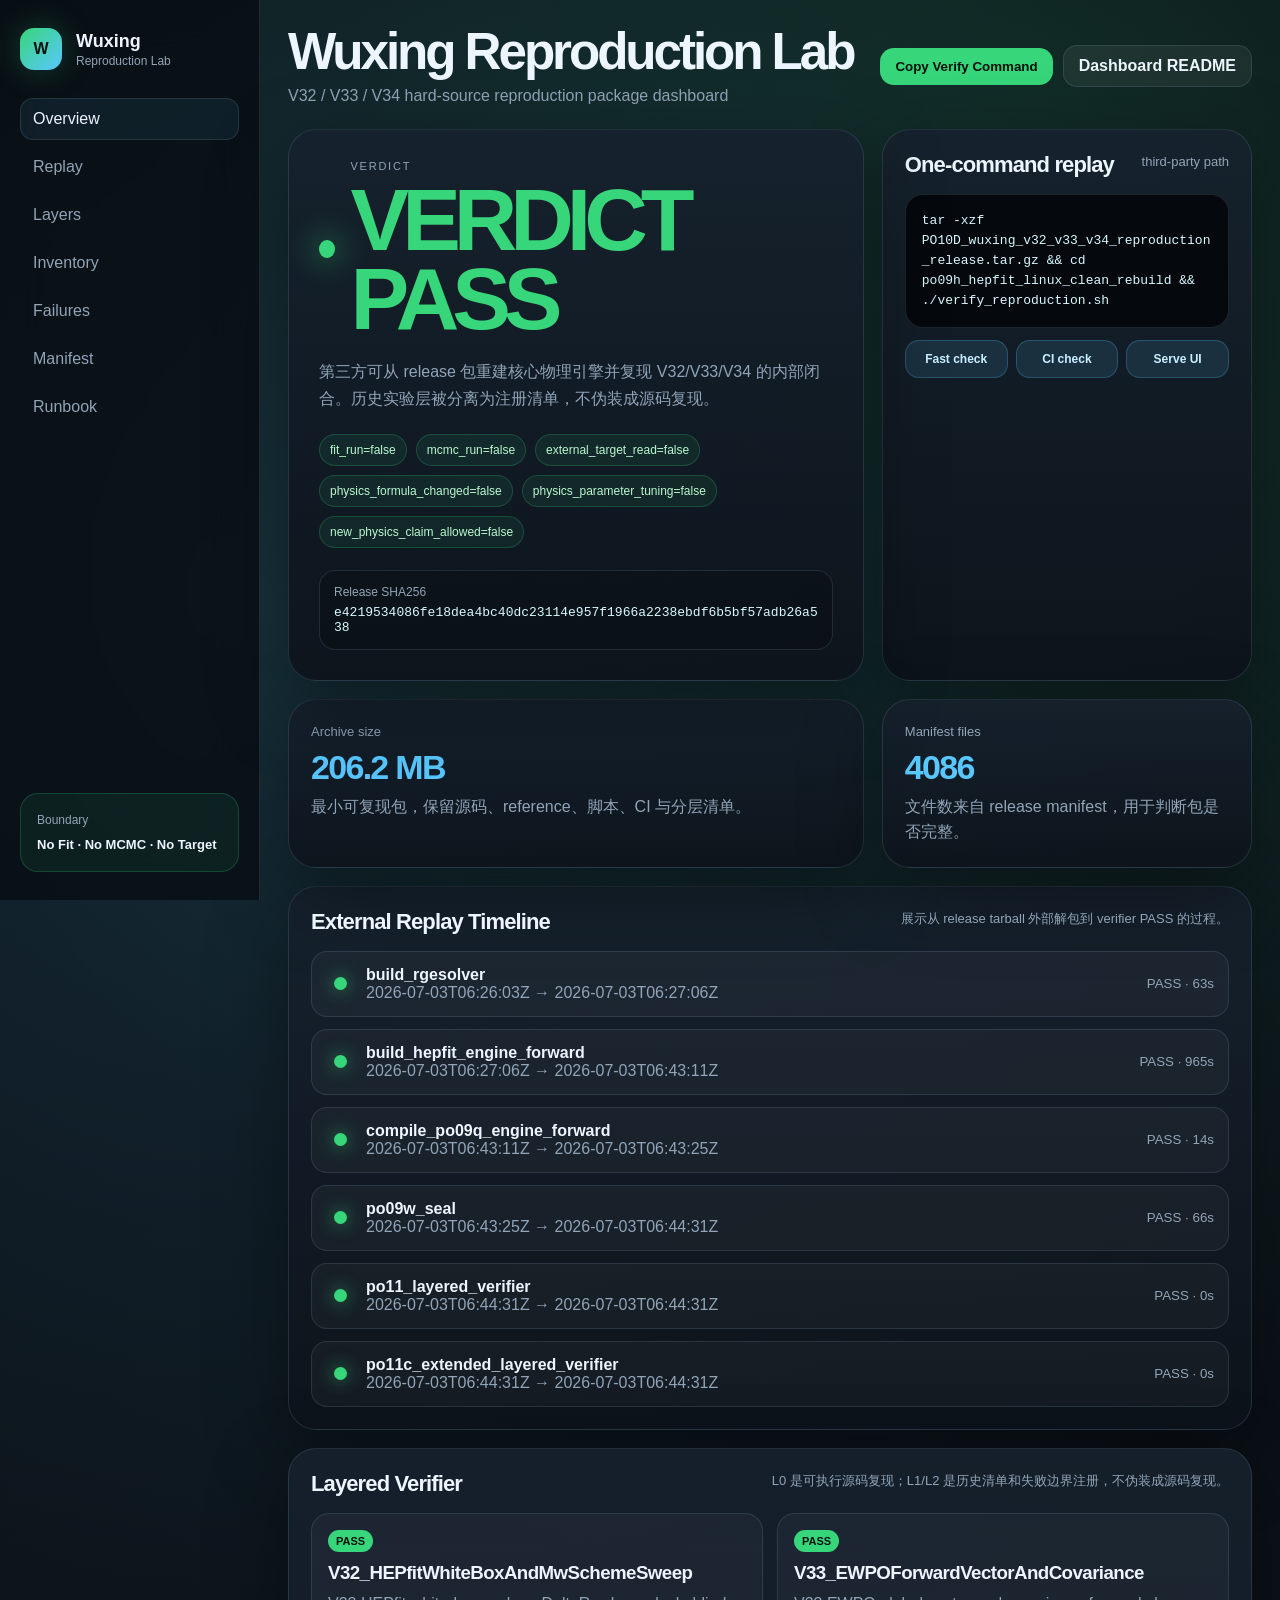
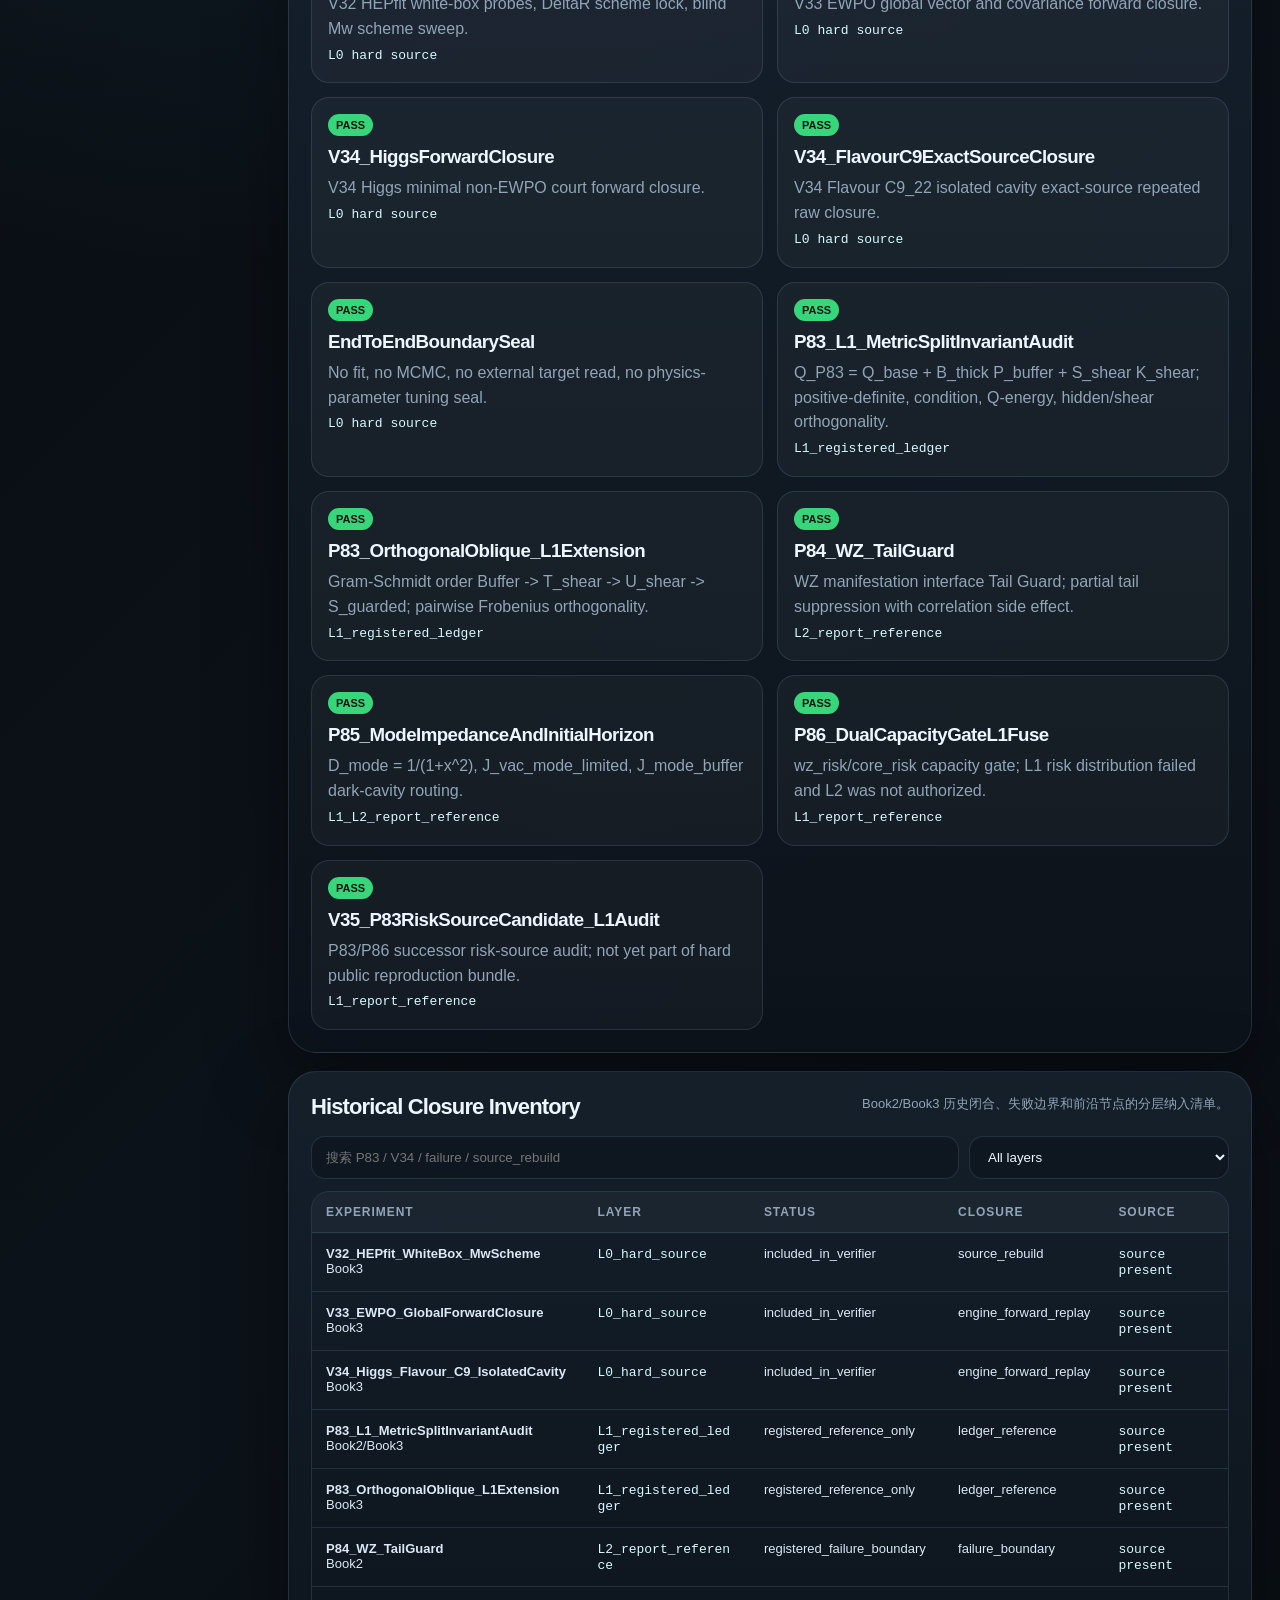
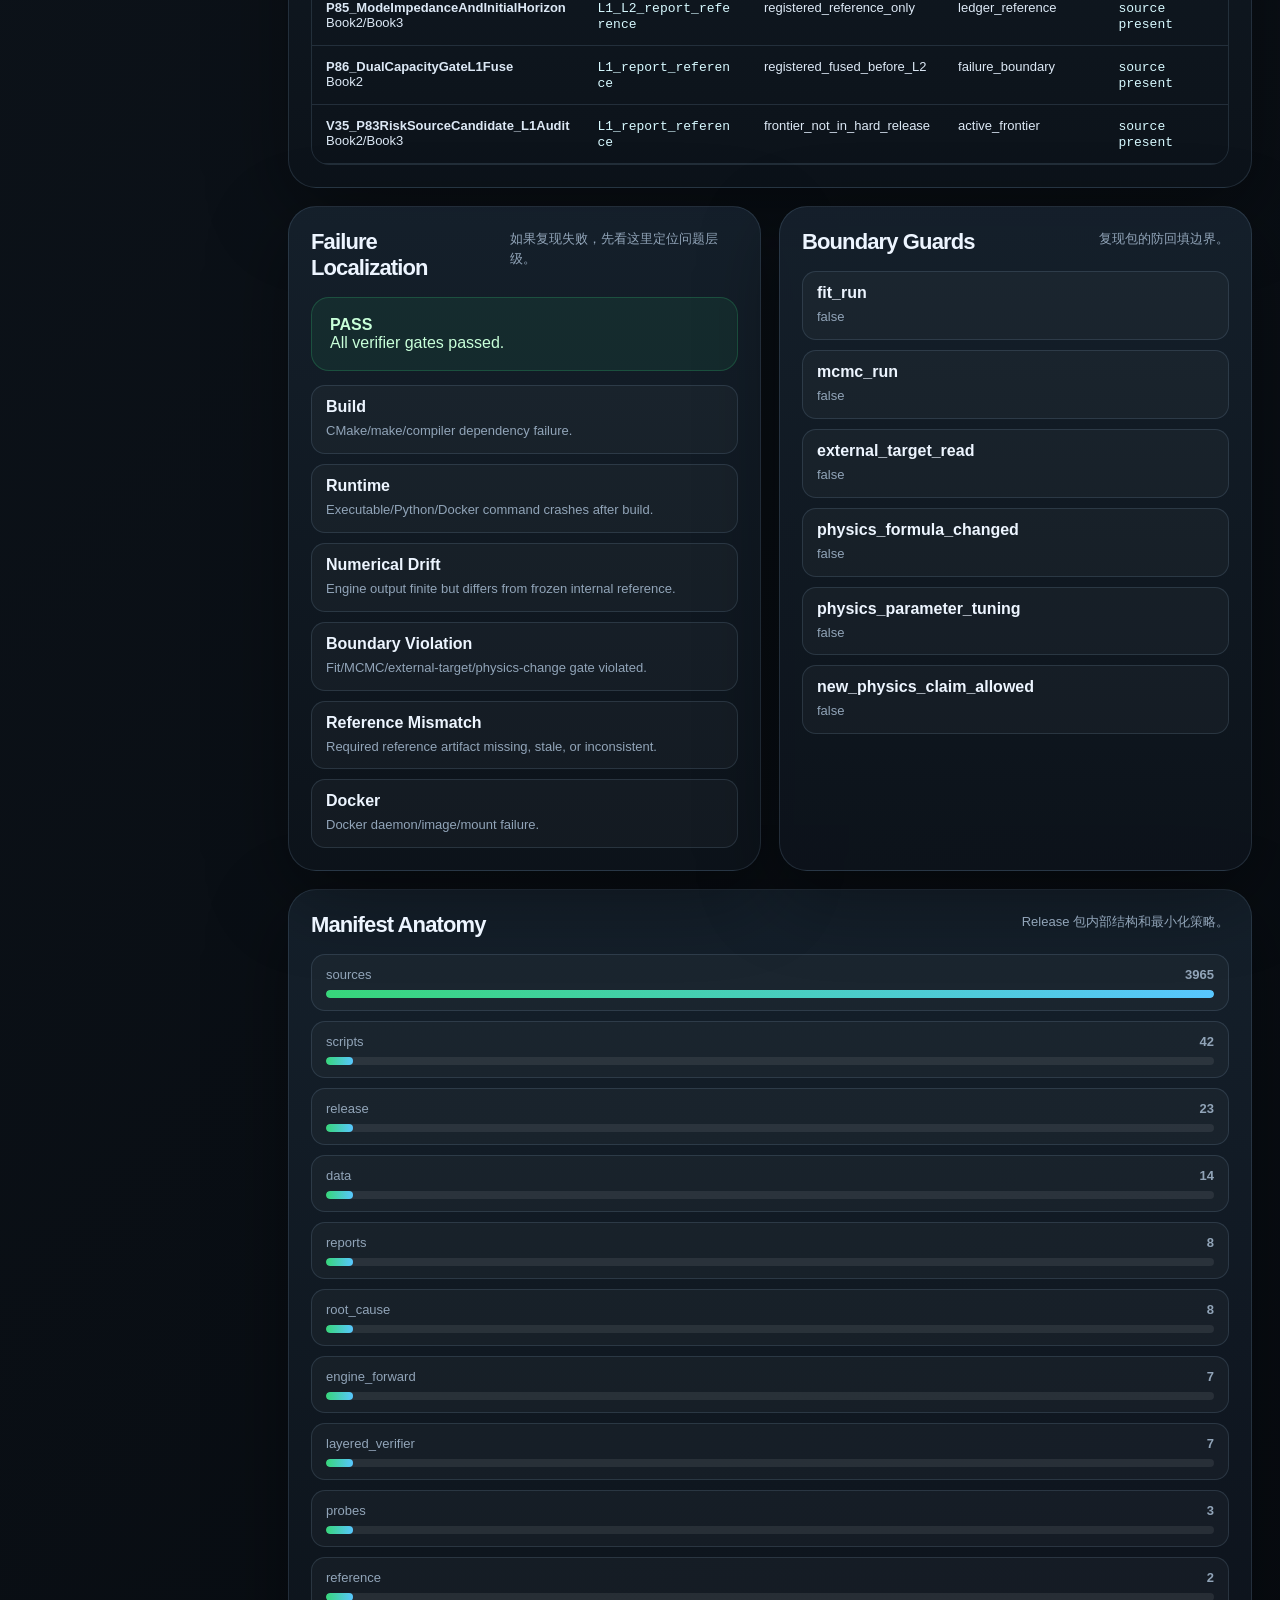
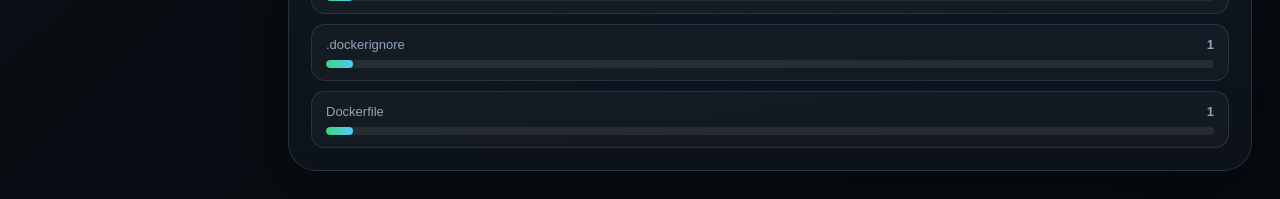
==== dashboard/index.html @ 839b3ad3 "Publish Wuxing V32 V33 V34 reproduction wrapper" ====
<!doctype html>
<html lang="zh-CN">
<head>
  <meta charset="utf-8">
  <meta name="viewport" content="width=device-width, initial-scale=1">
  <title>Wuxing Reproduction Lab</title>
  <link rel="stylesheet" href="./styles.css">
</head>
<body>
  <div class="shell">
    <aside class="sidebar">
      <div class="brand">
        <div class="mark">W</div>
        <div>
          <strong>Wuxing</strong>
          <span>Reproduction Lab</span>
        </div>
      </div>
      <nav>
        <a href="#overview" class="active">Overview</a>
        <a href="#replay">Replay</a>
        <a href="#layers">Layers</a>
        <a href="#inventory">Inventory</a>
        <a href="#failures">Failures</a>
        <a href="#manifest">Manifest</a>
        <a href="#runbook">Runbook</a>
      </nav>
      <div class="side-note">
        <span>Boundary</span>
        <strong>No Fit · No MCMC · No Target</strong>
      </div>
    </aside>

    <main>
      <header class="topbar">
        <div>
          <h1>Wuxing Reproduction Lab</h1>
          <p>V32 / V33 / V34 hard-source reproduction package dashboard</p>
        </div>
        <div class="top-actions">
          <button id="copy-command">Copy Verify Command</button>
          <a class="ghost" href="./README.md">Dashboard README</a>
        </div>
      </header>

      <section id="overview" class="grid overview-grid">
        <article class="hero-card">
          <div class="hero-status">
            <span id="status-dot"></span>
            <div>
              <div class="label">VERDICT</div>
              <strong id="verdict-title">Loading</strong>
            </div>
          </div>
          <p id="verdict-copy"></p>
          <div id="guard-badges" class="badges"></div>
          <div class="sha-box">
            <span>Release SHA256</span>
            <code id="release-sha"></code>
          </div>
        </article>

        <article class="command-card" id="runbook">
          <div class="card-head">
            <h2>One-command replay</h2>
            <span>third-party path</span>
          </div>
          <pre><code id="one-command"></code></pre>
          <div class="mini-grid">
            <button class="copy-mini" data-copy="fast_check">Fast check</button>
            <button class="copy-mini" data-copy="ci_check">CI check</button>
            <button class="copy-mini" data-copy="serve_dashboard">Serve UI</button>
          </div>
        </article>

        <article class="metric-card">
          <span>Archive size</span>
          <strong id="archive-size"></strong>
          <p>最小可复现包，保留源码、reference、脚本、CI 与分层清单。</p>
        </article>

        <article class="metric-card">
          <span>Manifest files</span>
          <strong id="file-count"></strong>
          <p>文件数来自 release manifest，用于判断包是否完整。</p>
        </article>
      </section>

      <section id="replay" class="panel">
        <div class="section-head">
          <h2>External Replay Timeline</h2>
          <p>展示从 release tarball 外部解包到 verifier PASS 的过程。</p>
        </div>
        <div id="phase-timeline" class="timeline"></div>
      </section>

      <section id="layers" class="panel">
        <div class="section-head">
          <h2>Layered Verifier</h2>
          <p>L0 是可执行源码复现；L1/L2 是历史清单和失败边界注册，不伪装成源码复现。</p>
        </div>
        <div id="layer-cards" class="layer-grid"></div>
      </section>

      <section id="inventory" class="panel">
        <div class="section-head">
          <h2>Historical Closure Inventory</h2>
          <p>Book2/Book3 历史闭合、失败边界和前沿节点的分层纳入清单。</p>
        </div>
        <div class="filters">
          <input id="inventory-search" placeholder="搜索 P83 / V34 / failure / source_rebuild">
          <select id="inventory-layer">
            <option value="all">All layers</option>
          </select>
        </div>
        <div class="table-wrap">
          <table>
            <thead>
              <tr><th>Experiment</th><th>Layer</th><th>Status</th><th>Closure</th><th>Source</th></tr>
            </thead>
            <tbody id="inventory-body"></tbody>
          </table>
        </div>
      </section>

      <section id="failures" class="grid two-col">
        <article class="panel">
          <div class="section-head">
            <h2>Failure Localization</h2>
            <p>如果复现失败，先看这里定位问题层级。</p>
          </div>
          <div id="failure-class" class="failure-pass"></div>
          <div id="failure-categories" class="category-list"></div>
        </article>
        <article class="panel">
          <div class="section-head">
            <h2>Boundary Guards</h2>
            <p>复现包的防回填边界。</p>
          </div>
          <div id="boundary-list" class="guard-list"></div>
        </article>
      </section>

      <section id="manifest" class="panel">
        <div class="section-head">
          <h2>Manifest Anatomy</h2>
          <p>Release 包内部结构和最小化策略。</p>
        </div>
        <div id="manifest-groups" class="bars"></div>
      </section>
    </main>
  </div>
  <div id="toast" class="toast">Copied</div>
  <script src="./reproduction_data.js"></script>
  <script src="./app.js"></script>
</body>
</html>
---- dashboard/styles.css ----
:root {
  --bg: #090d12;
  --panel: #111923;
  --panel-2: #151f2b;
  --text: #edf5ff;
  --muted: #91a4b8;
  --faint: #587087;
  --line: rgba(135, 166, 194, 0.18);
  --green: #37d67a;
  --cyan: #58c7ff;
  --amber: #ffc857;
  --red: #ff5d6c;
  --shadow: 0 24px 80px rgba(0, 0, 0, 0.38);
  font-family: "IBM Plex Sans", "Aptos", "Segoe UI", sans-serif;
}

* { box-sizing: border-box; }
html { scroll-behavior: smooth; }
body {
  margin: 0;
  min-height: 100vh;
  color: var(--text);
  background:
    radial-gradient(circle at 18% 12%, rgba(88, 199, 255, 0.16), transparent 28%),
    radial-gradient(circle at 80% 4%, rgba(55, 214, 122, 0.13), transparent 25%),
    linear-gradient(135deg, #070a0e 0%, #0c1219 48%, #070b10 100%);
}

.shell { display: grid; grid-template-columns: 260px minmax(0, 1fr); min-height: 100vh; }
.sidebar {
  position: sticky; top: 0; height: 100vh; padding: 28px 20px;
  background: rgba(7, 11, 16, 0.72); border-right: 1px solid var(--line);
  backdrop-filter: blur(22px); display: flex; flex-direction: column; gap: 28px;
}
.brand { display: flex; align-items: center; gap: 14px; }
.mark {
  width: 42px; height: 42px; display: grid; place-items: center; border-radius: 14px;
  background: linear-gradient(135deg, var(--green), var(--cyan)); color: #06100c;
  font-weight: 900; box-shadow: 0 0 32px rgba(55, 214, 122, 0.25);
}
.brand strong { display: block; font-size: 18px; }
.brand span { display: block; color: var(--muted); font-size: 12px; margin-top: 2px; }
nav { display: grid; gap: 6px; }
nav a {
  color: var(--muted); text-decoration: none; padding: 11px 12px; border-radius: 13px;
  border: 1px solid transparent; transition: 160ms ease;
}
nav a:hover, nav a.active { color: var(--text); background: rgba(88, 199, 255, 0.08); border-color: var(--line); }
.side-note {
  margin-top: auto; padding: 16px; border-radius: 18px; background: rgba(55, 214, 122, 0.08);
  border: 1px solid rgba(55, 214, 122, 0.22);
}
.side-note span { color: var(--muted); font-size: 12px; }
.side-note strong { display: block; margin-top: 8px; font-size: 13px; line-height: 1.45; }

main { padding: 28px; max-width: 1480px; width: 100%; }
.topbar { display: flex; justify-content: space-between; gap: 20px; align-items: center; margin-bottom: 24px; }
h1, h2, p { margin: 0; }
h1 { font-size: clamp(28px, 4vw, 52px); letter-spacing: -0.06em; line-height: 0.95; }
.topbar p { color: var(--muted); margin-top: 10px; }
.top-actions { display: flex; gap: 10px; align-items: center; }
button, .ghost {
  border: 0; border-radius: 14px; padding: 11px 15px; color: #03100a; background: var(--green);
  font-weight: 800; cursor: pointer; text-decoration: none; white-space: nowrap;
}
.ghost { color: var(--text); background: rgba(255,255,255,0.06); border: 1px solid var(--line); }

.grid { display: grid; gap: 18px; }
.overview-grid { grid-template-columns: minmax(0, 1.4fr) minmax(320px, 0.9fr); }
.hero-card, .command-card, .metric-card, .panel {
  background: linear-gradient(180deg, rgba(22, 33, 45, 0.92), rgba(13, 19, 27, 0.92));
  border: 1px solid var(--line); border-radius: 28px; box-shadow: var(--shadow);
}
.hero-card { padding: 30px; min-height: 310px; position: relative; overflow: hidden; }
.hero-card::after {
  content: ""; position: absolute; inset: auto -20% -45% 18%; height: 220px;
  background: radial-gradient(circle, rgba(55,214,122,.22), transparent 62%); pointer-events: none;
}
.hero-status { display: flex; gap: 16px; align-items: center; }
#status-dot { width: 18px; height: 18px; border-radius: 50%; background: var(--green); box-shadow: 0 0 32px var(--green); }
.label { color: var(--muted); text-transform: uppercase; letter-spacing: .16em; font-size: 11px; }
#verdict-title { display: block; font-size: clamp(42px, 8vw, 88px); letter-spacing: -0.08em; line-height: .9; color: var(--green); margin-top: 8px; }
#verdict-copy { color: var(--muted); max-width: 720px; line-height: 1.7; margin-top: 20px; }
.badges { display: flex; flex-wrap: wrap; gap: 9px; margin-top: 22px; }
.badge { border: 1px solid rgba(55,214,122,.22); background: rgba(55,214,122,.08); color: #baf8d0; padding: 8px 10px; border-radius: 999px; font-size: 12px; }
.sha-box { margin-top: 22px; padding: 14px; border-radius: 16px; background: rgba(0,0,0,.2); border: 1px solid var(--line); display: grid; gap: 6px; }
.sha-box span { color: var(--muted); font-size: 12px; }
code { color: #d7f9ff; overflow-wrap: anywhere; }

.command-card, .metric-card, .panel { padding: 22px; }
.card-head, .section-head { display: flex; justify-content: space-between; align-items: start; gap: 16px; margin-bottom: 16px; }
.card-head h2, .section-head h2 { font-size: 22px; letter-spacing: -0.04em; }
.card-head span, .section-head p { color: var(--muted); font-size: 13px; line-height: 1.55; }
pre { margin: 0; padding: 16px; border-radius: 18px; background: #05080c; border: 1px solid var(--line); white-space: pre-wrap; line-height: 1.55; }
.mini-grid { display: grid; grid-template-columns: repeat(3, 1fr); gap: 8px; margin-top: 12px; }
.copy-mini { background: rgba(88,199,255,.12); border: 1px solid rgba(88,199,255,.24); color: #c8efff; font-size: 12px; }
.metric-card strong { display: block; font-size: 34px; margin: 8px 0; color: var(--cyan); letter-spacing: -0.05em; }
.metric-card span { color: var(--muted); font-size: 13px; }
.metric-card p { color: var(--muted); line-height: 1.55; }

section { margin-bottom: 18px; }
.timeline { display: grid; gap: 12px; }
.phase { display: grid; grid-template-columns: 28px 1fr auto; align-items: center; gap: 12px; padding: 14px; border-radius: 16px; background: rgba(255,255,255,.035); border: 1px solid var(--line); }
.phase .node { width: 13px; height: 13px; border-radius: 50%; background: var(--green); box-shadow: 0 0 18px rgba(55,214,122,.7); justify-self: center; }
.phase strong { display: block; }
.phase span, .phase small { color: var(--muted); }
.layer-grid { display: grid; grid-template-columns: repeat(2, minmax(0, 1fr)); gap: 14px; }
.layer-card { padding: 16px; border: 1px solid var(--line); border-radius: 18px; background: rgba(255,255,255,.035); }
.layer-card h3 { margin: 0 0 8px; letter-spacing: -0.03em; }
.layer-card p { color: var(--muted); line-height: 1.55; }
.pass-pill { display: inline-flex; color: #07120b; background: var(--green); border-radius: 999px; padding: 5px 8px; font-size: 11px; font-weight: 900; margin-bottom: 10px; }

.filters { display: flex; gap: 10px; margin-bottom: 12px; }
input, select {
  width: 100%; border: 1px solid var(--line); background: rgba(0,0,0,.22); color: var(--text);
  padding: 12px 14px; border-radius: 14px; outline: none;
}
select { max-width: 260px; }
.table-wrap { overflow: auto; border-radius: 18px; border: 1px solid var(--line); }
table { width: 100%; border-collapse: collapse; min-width: 900px; }
th, td { padding: 13px 14px; text-align: left; border-bottom: 1px solid var(--line); font-size: 13px; vertical-align: top; }
th { color: var(--muted); background: rgba(255,255,255,.035); font-size: 12px; text-transform: uppercase; letter-spacing: .08em; }
td { color: #dce8f5; }
tr:hover td { background: rgba(88,199,255,.04); }

.two-col { grid-template-columns: repeat(2, minmax(0, 1fr)); }
.failure-pass { padding: 18px; border-radius: 18px; border: 1px solid rgba(55,214,122,.22); background: rgba(55,214,122,.08); color: #c8ffd9; margin-bottom: 14px; }
.category-list, .guard-list, .bars { display: grid; gap: 10px; }
.category, .guard, .bar-row { padding: 12px 14px; border-radius: 14px; border: 1px solid var(--line); background: rgba(255,255,255,.032); }
.category strong, .guard strong { display: block; margin-bottom: 5px; }
.category span, .guard span { color: var(--muted); font-size: 13px; line-height: 1.45; }
.bar-row { display: grid; gap: 8px; }
.bar-meta { display: flex; justify-content: space-between; color: var(--muted); font-size: 13px; }
.bar-track { height: 8px; border-radius: 999px; background: rgba(255,255,255,.08); overflow: hidden; }
.bar-fill { height: 100%; background: linear-gradient(90deg, var(--green), var(--cyan)); border-radius: inherit; }
.toast { position: fixed; right: 24px; bottom: 24px; padding: 12px 14px; border-radius: 14px; background: var(--green); color: #04110a; font-weight: 900; transform: translateY(90px); opacity: 0; pointer-events: none; transition: 180ms ease; }
.toast.show { transform: translateY(0); opacity: 1; }

@media (max-width: 980px) {
  .shell { grid-template-columns: 1fr; }
  .sidebar { position: relative; height: auto; }
  nav { grid-template-columns: repeat(3, 1fr); }
  .overview-grid, .two-col, .layer-grid { grid-template-columns: 1fr; }
  .topbar { flex-direction: column; align-items: stretch; }
  .mini-grid { grid-template-columns: 1fr; }
}
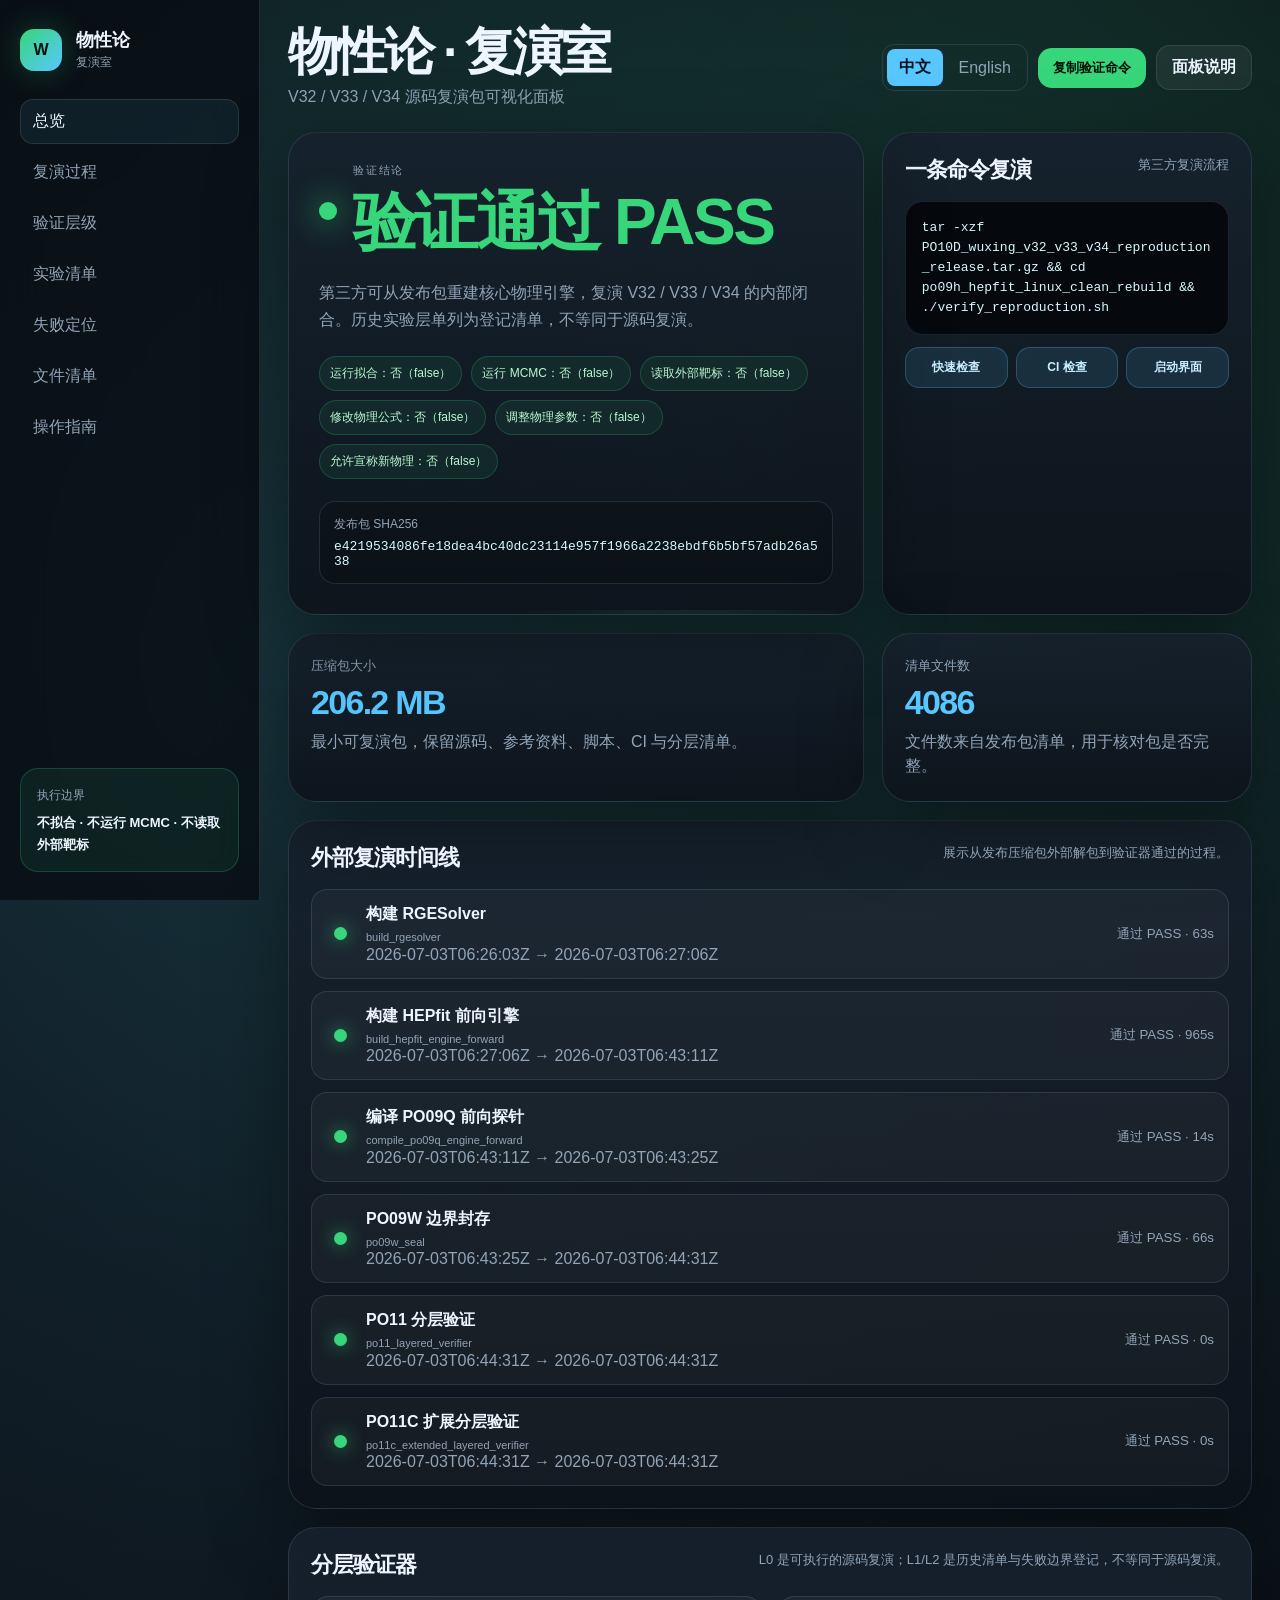
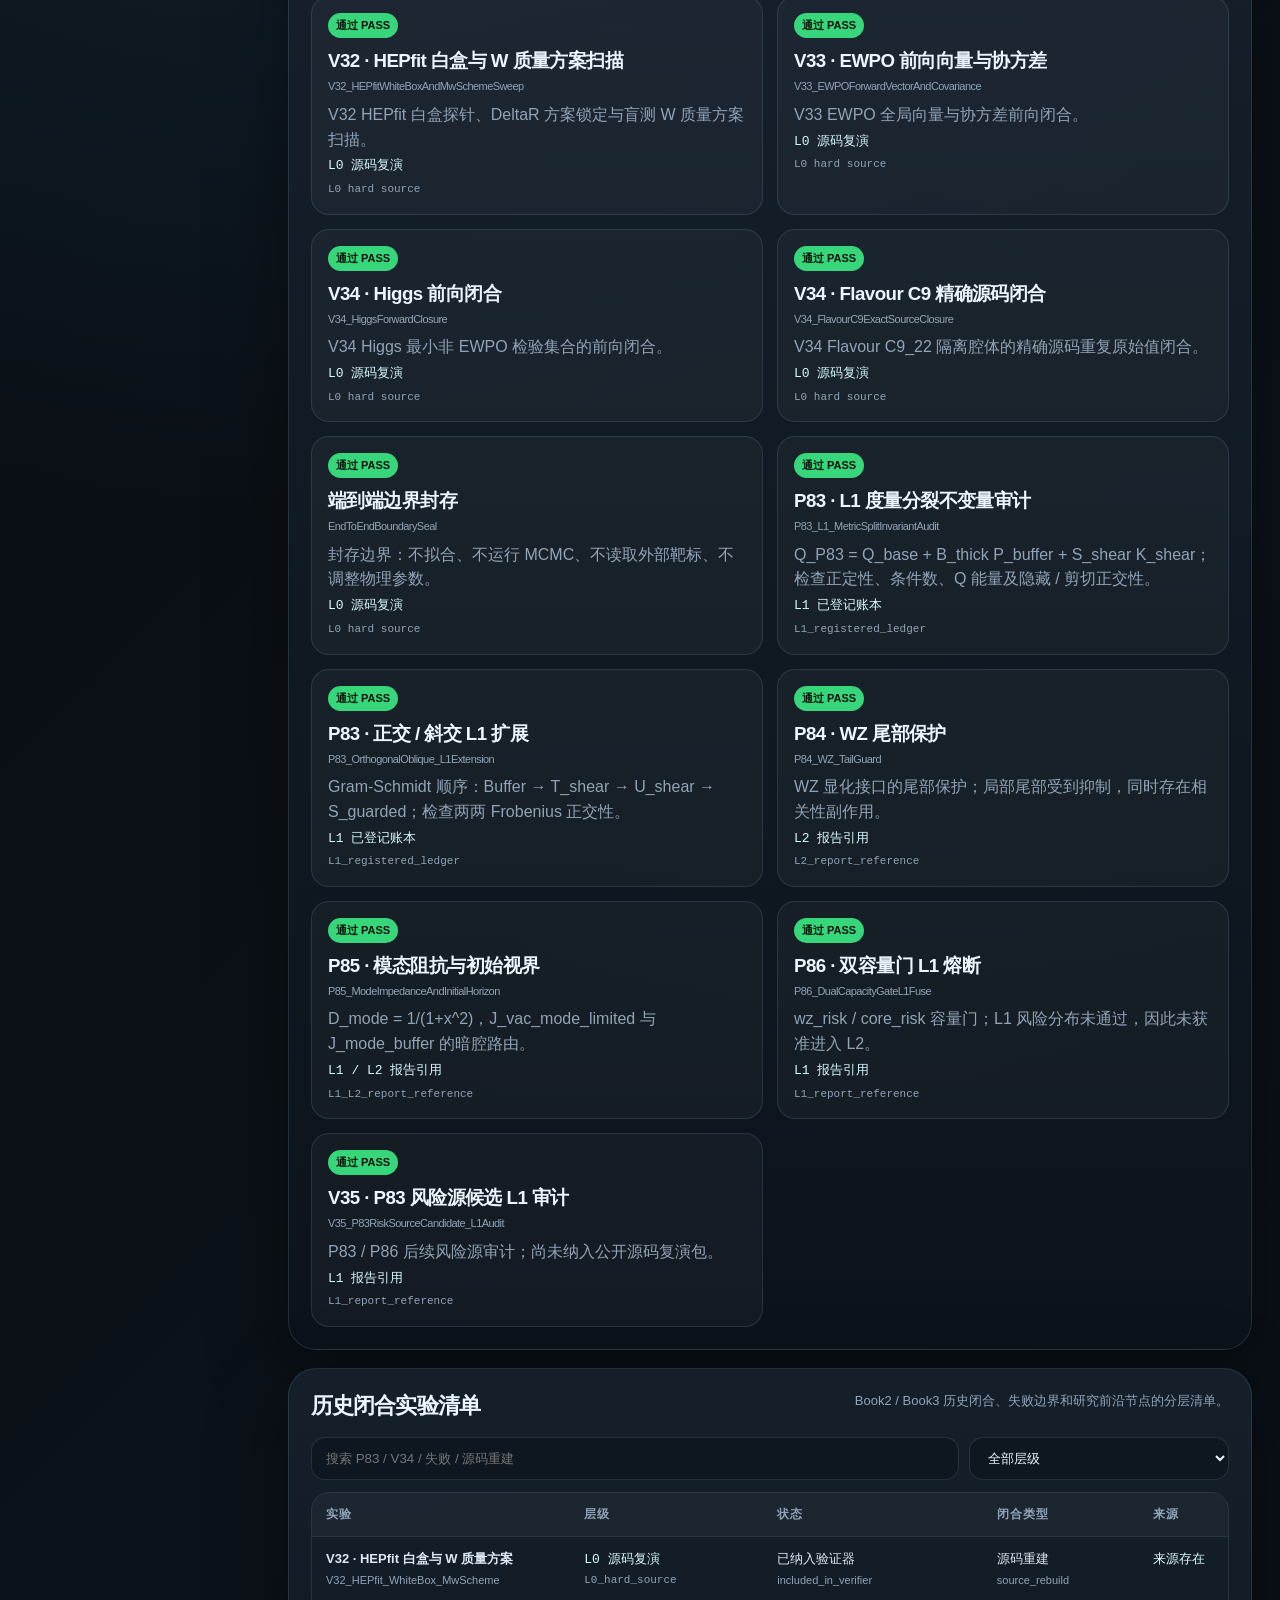
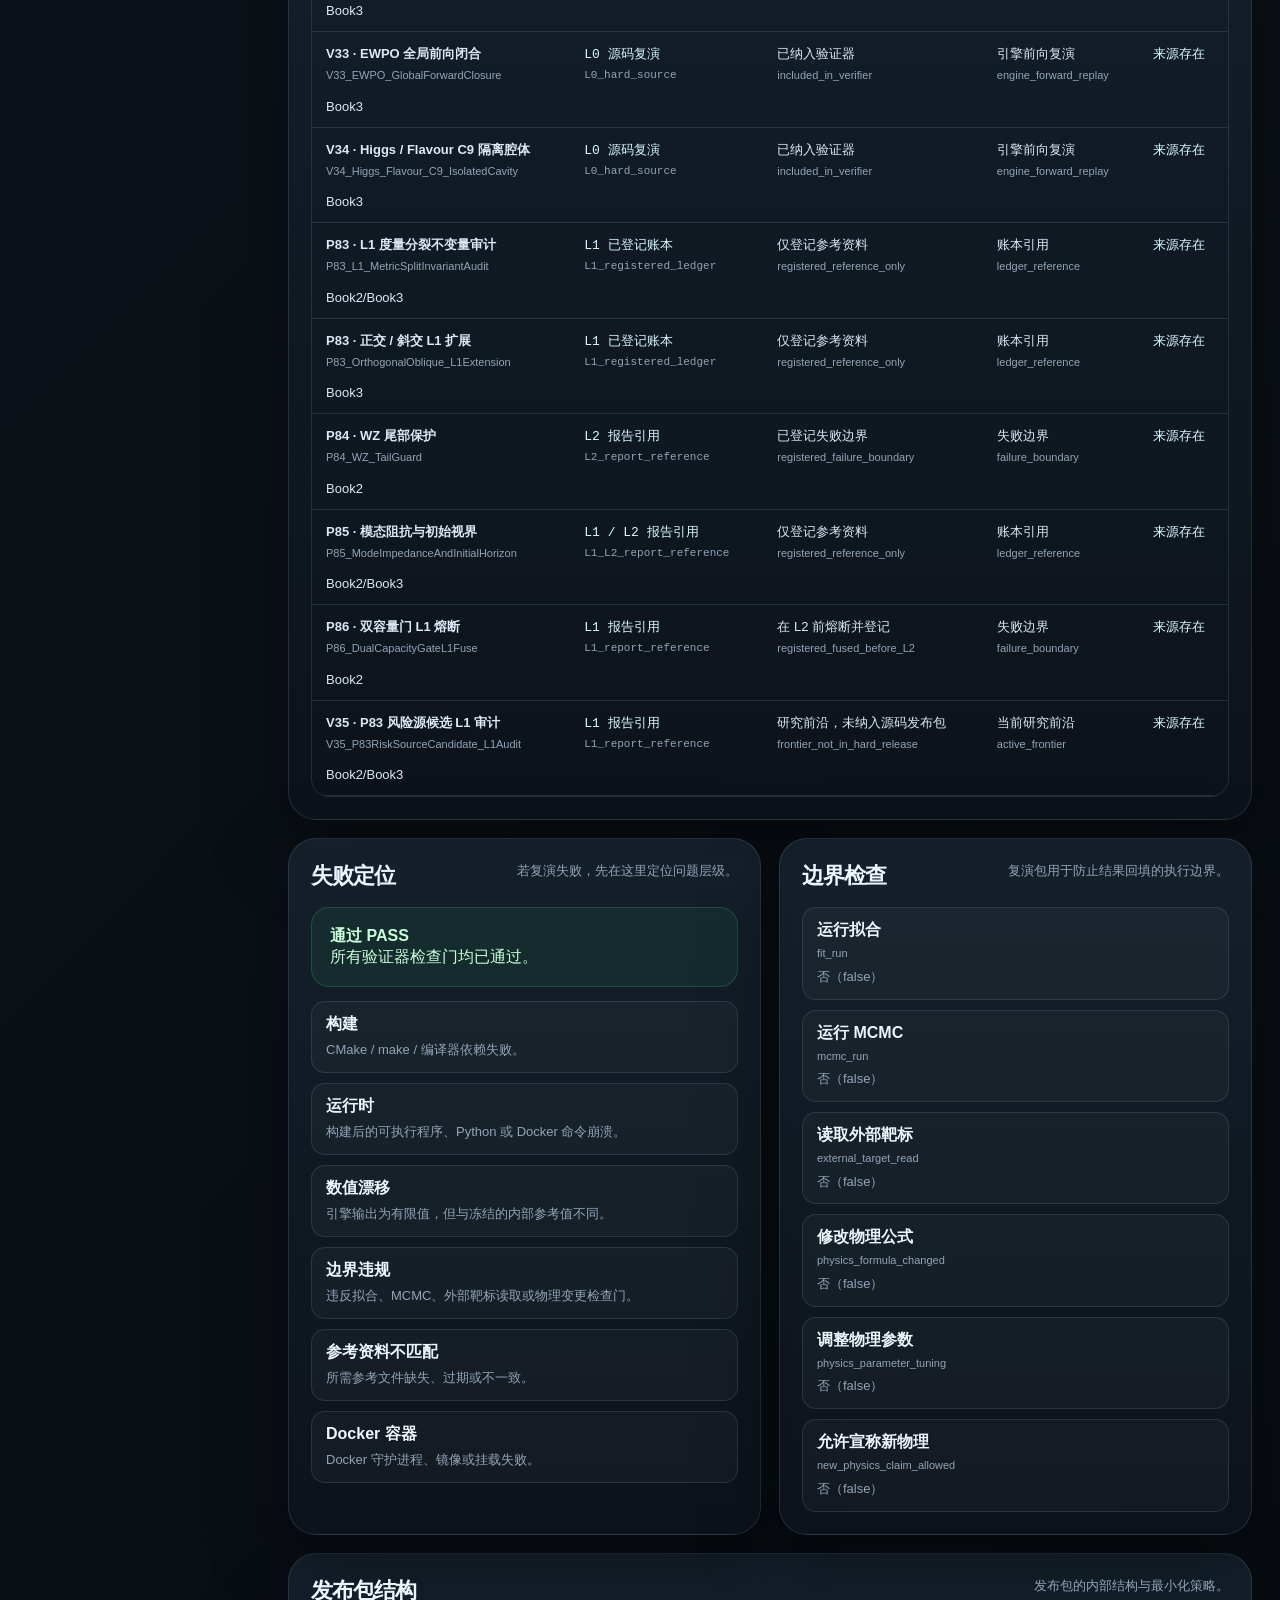
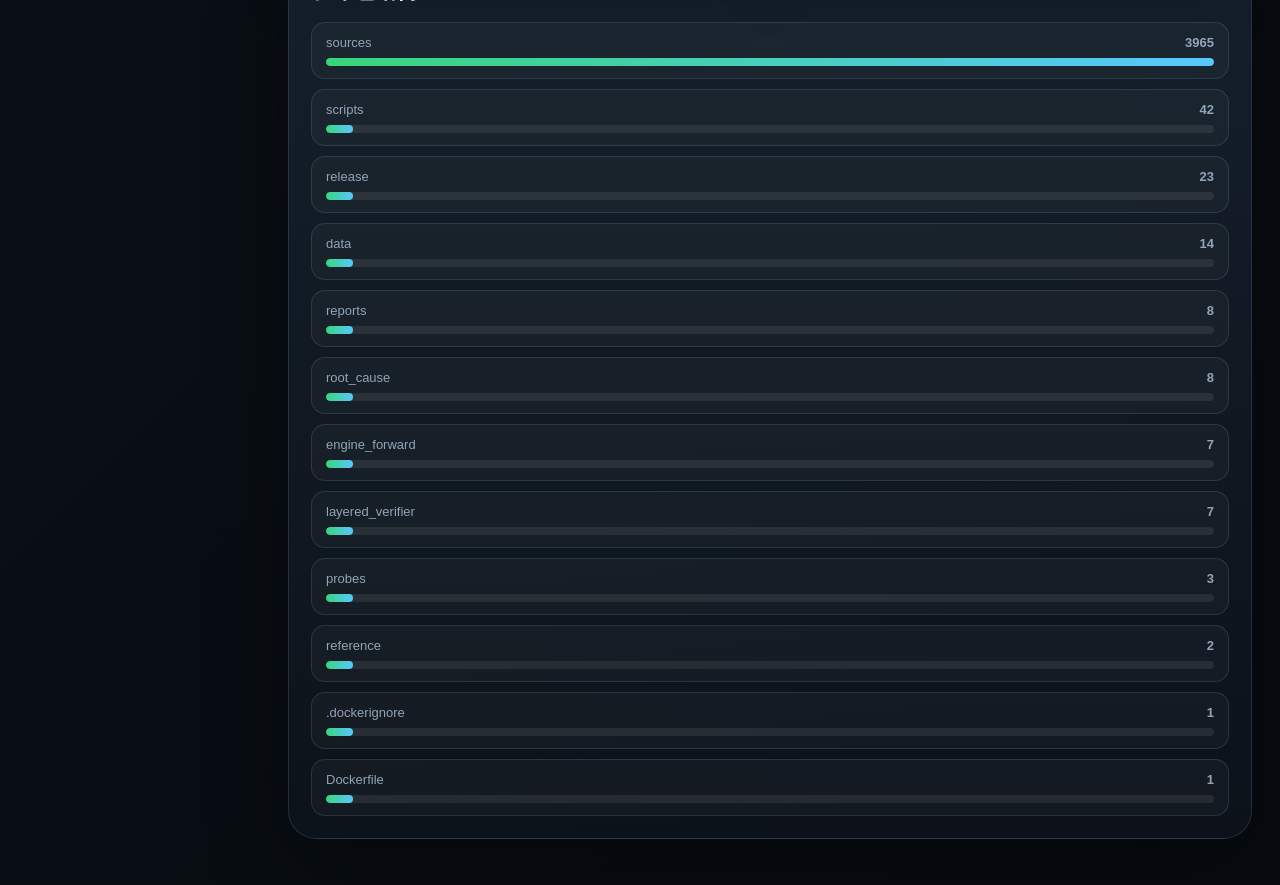
==== commit 654eb352: "Add Chinese and English reproduction dashboard with language switch" ====
--- a/dashboard/index.html
+++ b/dashboard/index.html
@@ -3,7 +3,7 @@
 <head>
   <meta charset="utf-8">
   <meta name="viewport" content="width=device-width, initial-scale=1">
-  <title>Wuxing Reproduction Lab</title>
+  <title data-i18n="Wuxing Reproduction Lab">物性论 · 复演室</title>
   <link rel="stylesheet" href="./styles.css">
 </head>
 <body>
@@ -12,34 +12,35 @@
       <div class="brand">
         <div class="mark">W</div>
         <div>
-          <strong>Wuxing</strong>
-          <span>Reproduction Lab</span>
+          <strong data-i18n="Wuxing">物性论</strong>
+          <span data-i18n="Reproduction Lab">复演室</span>
         </div>
       </div>
       <nav>
-        <a href="#overview" class="active">Overview</a>
-        <a href="#replay">Replay</a>
-        <a href="#layers">Layers</a>
-        <a href="#inventory">Inventory</a>
-        <a href="#failures">Failures</a>
-        <a href="#manifest">Manifest</a>
-        <a href="#runbook">Runbook</a>
+        <a href="#overview" class="active" data-i18n="Overview">总览</a>
+        <a href="#replay" data-i18n="Replay">复演过程</a>
+        <a href="#layers" data-i18n="Layers">验证层级</a>
+        <a href="#inventory" data-i18n="Inventory">实验清单</a>
+        <a href="#failures" data-i18n="Failures">失败定位</a>
+        <a href="#manifest" data-i18n="Manifest">文件清单</a>
+        <a href="#runbook" data-i18n="Runbook">操作指南</a>
       </nav>
       <div class="side-note">
-        <span>Boundary</span>
-        <strong>No Fit · No MCMC · No Target</strong>
+        <span data-i18n="Boundary">执行边界</span>
+        <strong data-i18n="No Fit · No MCMC · No Target">不拟合 · 不运行 MCMC · 不读取外部靶标</strong>
       </div>
     </aside>
 
     <main>
       <header class="topbar">
         <div>
-          <h1>Wuxing Reproduction Lab</h1>
-          <p>V32 / V33 / V34 hard-source reproduction package dashboard</p>
+          <h1 data-i18n="Wuxing Reproduction Lab">物性论 · 复演室</h1>
+          <p data-i18n="V32 / V33 / V34 hard-source reproduction package dashboard">V32 / V33 / V34 源码复演包可视化面板</p>
         </div>
         <div class="top-actions">
-          <button id="copy-command">Copy Verify Command</button>
-          <a class="ghost" href="./README.md">Dashboard README</a>
+          <div class="language-switch" role="group" aria-label="Language / 语言"><a data-language="zh" href="?lang=zh" lang="zh-CN">中文</a><a data-language="en" href="?lang=en" lang="en">English</a></div>
+          <button id="copy-command" data-i18n="Copy Verify Command">复制验证命令</button>
+          <a class="ghost" href="https://github.com/jorsonbei/wuxing-v32-v33-v34-reproduction/blob/main/dashboard/README.md" data-i18n="Dashboard README">面板说明</a>
         </div>
       </header>
 
@@ -48,75 +49,75 @@
           <div class="hero-status">
             <span id="status-dot"></span>
             <div>
-              <div class="label">VERDICT</div>
-              <strong id="verdict-title">Loading</strong>
+              <div class="label" data-i18n="VERDICT">验证结论</div>
+              <strong id="verdict-title" data-i18n="Loading">加载中</strong>
             </div>
           </div>
           <p id="verdict-copy"></p>
           <div id="guard-badges" class="badges"></div>
           <div class="sha-box">
-            <span>Release SHA256</span>
+            <span data-i18n="Release SHA256">发布包 SHA256</span>
             <code id="release-sha"></code>
           </div>
         </article>
 
         <article class="command-card" id="runbook">
           <div class="card-head">
-            <h2>One-command replay</h2>
-            <span>third-party path</span>
+            <h2 data-i18n="One-command replay">一条命令复演</h2>
+            <span data-i18n="third-party path">第三方复演流程</span>
           </div>
           <pre><code id="one-command"></code></pre>
           <div class="mini-grid">
-            <button class="copy-mini" data-copy="fast_check">Fast check</button>
-            <button class="copy-mini" data-copy="ci_check">CI check</button>
-            <button class="copy-mini" data-copy="serve_dashboard">Serve UI</button>
+            <button class="copy-mini" data-copy="fast_check" data-i18n="Fast check">快速检查</button>
+            <button class="copy-mini" data-copy="ci_check" data-i18n="CI check">CI 检查</button>
+            <button class="copy-mini" data-copy="serve_dashboard" data-i18n="Serve UI">启动界面</button>
           </div>
         </article>
 
         <article class="metric-card">
-          <span>Archive size</span>
+          <span data-i18n="Archive size">压缩包大小</span>
           <strong id="archive-size"></strong>
-          <p>最小可复现包，保留源码、reference、脚本、CI 与分层清单。</p>
+          <p data-i18n="最小可复现包，保留源码、reference、脚本、CI 与分层清单。">最小可复演包，保留源码、参考资料、脚本、CI 与分层清单。</p>
         </article>
 
         <article class="metric-card">
-          <span>Manifest files</span>
+          <span data-i18n="Manifest files">清单文件数</span>
           <strong id="file-count"></strong>
-          <p>文件数来自 release manifest，用于判断包是否完整。</p>
+          <p data-i18n="文件数来自 release manifest，用于判断包是否完整。">文件数来自发布包清单，用于核对包是否完整。</p>
         </article>
       </section>
 
       <section id="replay" class="panel">
         <div class="section-head">
-          <h2>External Replay Timeline</h2>
-          <p>展示从 release tarball 外部解包到 verifier PASS 的过程。</p>
+          <h2 data-i18n="External Replay Timeline">外部复演时间线</h2>
+          <p data-i18n="展示从 release tarball 外部解包到 verifier PASS 的过程。">展示从发布压缩包外部解包到验证器通过的过程。</p>
         </div>
         <div id="phase-timeline" class="timeline"></div>
       </section>
 
       <section id="layers" class="panel">
         <div class="section-head">
-          <h2>Layered Verifier</h2>
-          <p>L0 是可执行源码复现；L1/L2 是历史清单和失败边界注册，不伪装成源码复现。</p>
+          <h2 data-i18n="Layered Verifier">分层验证器</h2>
+          <p data-i18n="L0 是可执行源码复现；L1/L2 是历史清单和失败边界注册，不伪装成源码复现。">L0 是可执行的源码复演；L1/L2 是历史清单与失败边界登记，不等同于源码复演。</p>
         </div>
         <div id="layer-cards" class="layer-grid"></div>
       </section>
 
       <section id="inventory" class="panel">
         <div class="section-head">
-          <h2>Historical Closure Inventory</h2>
-          <p>Book2/Book3 历史闭合、失败边界和前沿节点的分层纳入清单。</p>
+          <h2 data-i18n="Historical Closure Inventory">历史闭合实验清单</h2>
+          <p data-i18n="Book2/Book3 历史闭合、失败边界和前沿节点的分层纳入清单。">Book2 / Book3 历史闭合、失败边界和研究前沿节点的分层清单。</p>
         </div>
         <div class="filters">
           <input id="inventory-search" placeholder="搜索 P83 / V34 / failure / source_rebuild">
           <select id="inventory-layer">
-            <option value="all">All layers</option>
+            <option value="all" data-i18n="All layers">全部层级</option>
           </select>
         </div>
         <div class="table-wrap">
           <table>
             <thead>
-              <tr><th>Experiment</th><th>Layer</th><th>Status</th><th>Closure</th><th>Source</th></tr>
+              <tr><th data-i18n="Experiment">实验</th><th data-i18n="Layer">层级</th><th data-i18n="Status">状态</th><th data-i18n="Closure">闭合类型</th><th data-i18n="Source">来源</th></tr>
             </thead>
             <tbody id="inventory-body"></tbody>
           </table>
@@ -126,16 +127,16 @@
       <section id="failures" class="grid two-col">
         <article class="panel">
           <div class="section-head">
-            <h2>Failure Localization</h2>
-            <p>如果复现失败，先看这里定位问题层级。</p>
+            <h2 data-i18n="Failure Localization">失败定位</h2>
+            <p data-i18n="如果复现失败，先看这里定位问题层级。">若复演失败，先在这里定位问题层级。</p>
           </div>
           <div id="failure-class" class="failure-pass"></div>
           <div id="failure-categories" class="category-list"></div>
         </article>
         <article class="panel">
           <div class="section-head">
-            <h2>Boundary Guards</h2>
-            <p>复现包的防回填边界。</p>
+            <h2 data-i18n="Boundary Guards">边界检查</h2>
+            <p data-i18n="复现包的防回填边界。">复演包用于防止结果回填的执行边界。</p>
           </div>
           <div id="boundary-list" class="guard-list"></div>
         </article>
@@ -143,15 +144,16 @@
 
       <section id="manifest" class="panel">
         <div class="section-head">
-          <h2>Manifest Anatomy</h2>
-          <p>Release 包内部结构和最小化策略。</p>
+          <h2 data-i18n="Manifest Anatomy">发布包结构</h2>
+          <p data-i18n="Release 包内部结构和最小化策略。">发布包的内部结构与最小化策略。</p>
         </div>
         <div id="manifest-groups" class="bars"></div>
       </section>
     </main>
   </div>
-  <div id="toast" class="toast">Copied</div>
+  <div id="toast" class="toast" data-i18n="Copied">已复制</div>
   <script src="./reproduction_data.js"></script>
+  <script src="./i18n.js"></script>
   <script src="./app.js"></script>
 </body>
 </html>
--- a/dashboard/styles.css
+++ b/dashboard/styles.css
@@ -144,3 +144,15 @@
   .topbar { flex-direction: column; align-items: stretch; }
   .mini-grid { grid-template-columns: 1fr; }
 }
+
+/* Bilingual navigation and readable technical identifiers. */
+.language-switch { display:flex; gap:4px; align-items:center; border:1px solid var(--line); padding:4px; border-radius:12px; }
+.language-switch a { padding:8px 12px; border-radius:8px; color:var(--muted); text-decoration:none; white-space:nowrap; }
+.language-switch a[aria-current="true"] { background:var(--cyan); color:#06121b; font-weight:800; }
+.language-switch a:focus-visible, button:focus-visible, input:focus-visible, select:focus-visible { outline:2px solid var(--cyan); outline-offset:3px; }
+.top-actions { flex-wrap:wrap; }
+.layer-card h3, .phase strong { overflow-wrap:anywhere; }
+.raw-id { display:block; font-size:11px; line-height:1.5; color:var(--muted); font-weight:400; overflow-wrap:anywhere; margin-top:4px; }
+html[lang="zh-CN"] #verdict-title { font-size:clamp(32px, 5vw, 64px); letter-spacing:-.04em; line-height:1.15; }
+html[lang="zh-CN"] .side-note strong { line-height:1.65; }
+@media(max-width:600px) { .phase { grid-template-columns:20px minmax(0,1fr); } .phase small { grid-column:2; } .filters { flex-direction:column; } .filters select { max-width:none; } .phase span { overflow-wrap:anywhere; } }
